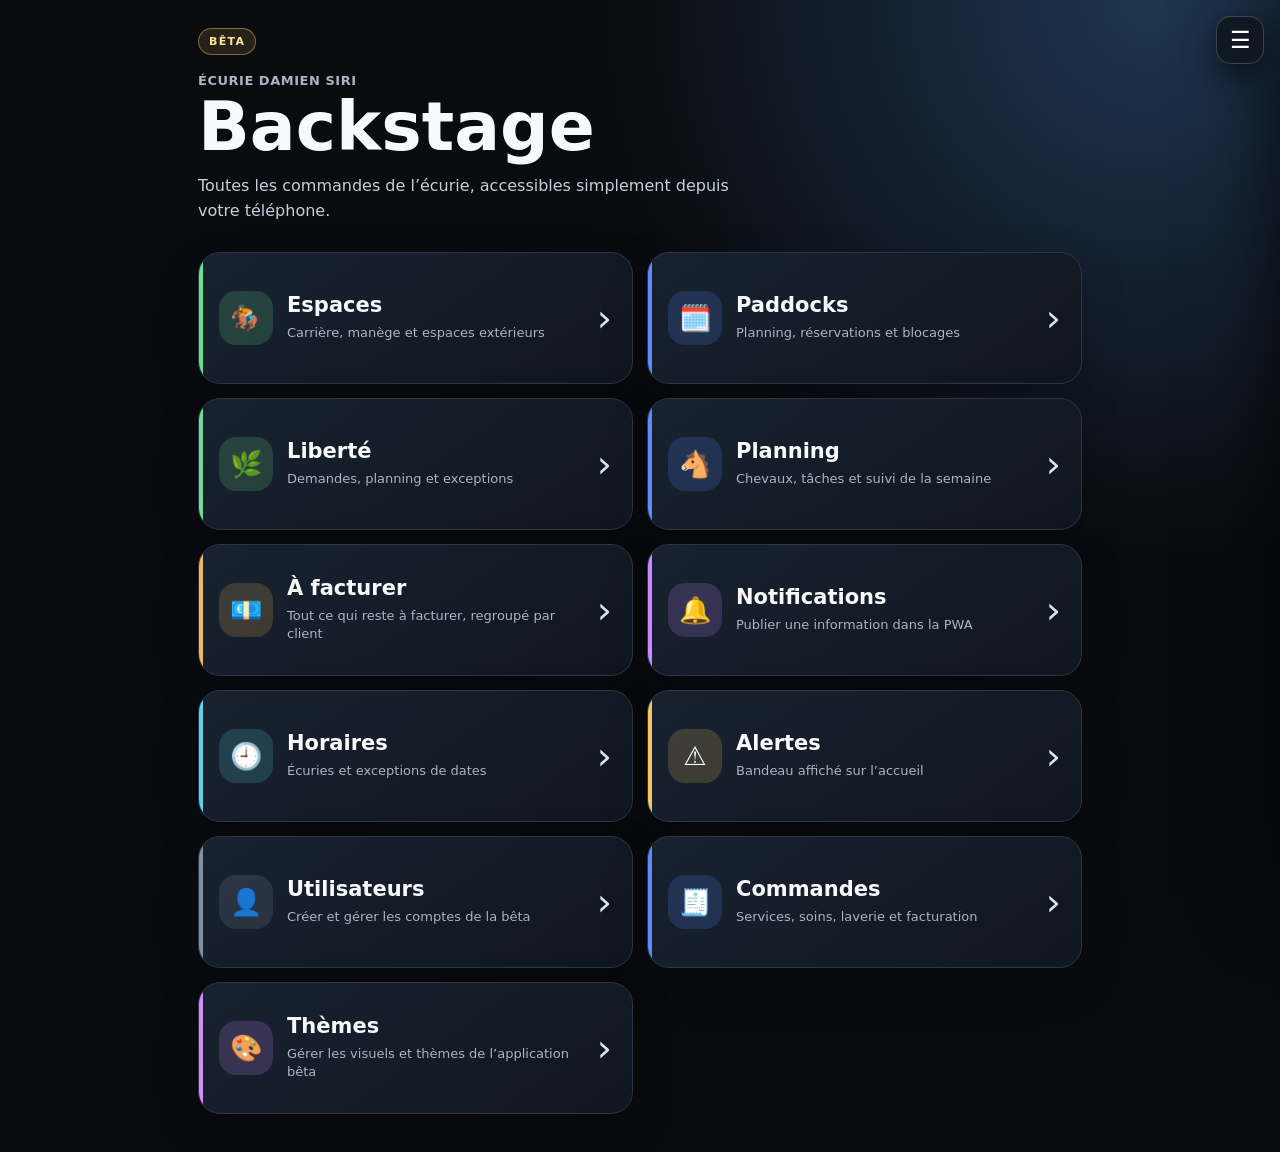
==== index.html @ 4e698f1e "feat: add planning module to beta backstage" ====
<!doctype html>
<html lang="fr">
<head>
  <meta charset="utf-8">
  <meta name="viewport" content="width=device-width,initial-scale=1,maximum-scale=1,user-scalable=no,viewport-fit=cover">
  <meta name="theme-color" content="#090b0f">
  <link rel="manifest" href="manifest.webmanifest">
  <title>Backstage — Bêta</title>
  <link rel="stylesheet" href="assets/css/backstage-shell.css?v=20260716-1">
</head>
<body class="backstage-home">
  <main class="home-shell">
    <header class="home-header">
      <span class="beta-pill">BÊTA</span>
      <p class="eyebrow">Écurie Damien Siri</p>
      <h1>Backstage</h1>
      <p class="home-intro">Toutes les commandes de l’écurie, accessibles simplement depuis votre téléphone.</p>
    </header>

    <section class="module-grid" aria-label="Modules du Backstage">
      <a class="module-card module-spaces" href="administration.html?section=spaces">
        <span class="module-icon" aria-hidden="true">🏇</span>
        <span class="module-copy"><strong>Espaces</strong><small>Carrière, manège et espaces extérieurs</small></span>
        <span class="module-arrow" aria-hidden="true">›</span>
      </a>
      <a class="module-card module-paddocks" href="paddocks.html">
        <span class="module-icon" aria-hidden="true">🗓️</span>
        <span class="module-copy"><strong>Paddocks</strong><small>Planning, réservations et blocages</small></span>
        <span class="module-arrow" aria-hidden="true">›</span>
      </a>
      <a class="module-card module-liberte" href="liberte.html"><span class="module-icon" aria-hidden="true">🌿</span><span class="module-copy"><strong>Liberté</strong><small>Demandes, planning et exceptions</small></span><span class="module-arrow" aria-hidden="true">›</span></a>
      <a class="module-card module-planning" href="planning.html"><span class="module-icon" aria-hidden="true">🐴</span><span class="module-copy"><strong>Planning</strong><small>Chevaux, tâches et suivi de la semaine</small></span><span class="module-arrow" aria-hidden="true">›</span></a>
      <a class="module-card module-billing" href="billing.html"><span class="module-icon" aria-hidden="true">💶</span><span class="module-copy"><strong>À facturer</strong><small>Tout ce qui reste à facturer, regroupé par client</small></span><span class="module-arrow" aria-hidden="true">›</span></a>
      <a class="module-card module-notifications" href="administration.html?section=notifications">
        <span class="module-icon" aria-hidden="true">🔔</span>
        <span class="module-copy"><strong>Notifications</strong><small>Publier une information dans la PWA</small></span>
        <span class="module-arrow" aria-hidden="true">›</span>
      </a>
      <a class="module-card module-hours" href="administration.html?section=general">
        <span class="module-icon" aria-hidden="true">🕘</span>
        <span class="module-copy"><strong>Horaires</strong><small>Écuries et exceptions de dates</small></span>
        <span class="module-arrow" aria-hidden="true">›</span>
      </a>
      <a class="module-card module-alerts" href="administration.html?section=home-alert">
        <span class="module-icon" aria-hidden="true">⚠️</span>
        <span class="module-copy"><strong>Alertes</strong><small>Bandeau affiché sur l’accueil</small></span>
        <span class="module-arrow" aria-hidden="true">›</span>
      </a>
      <a class="module-card module-users" href="users.html">
        <span class="module-icon" aria-hidden="true">👤</span>
        <span class="module-copy"><strong>Utilisateurs</strong><small>Créer et gérer les comptes de la bêta</small></span>
        <span class="module-arrow" aria-hidden="true">›</span>
      </a>
      <a class="module-card module-orders" href="orders.html"><span class="module-icon" aria-hidden="true">🧾</span><span class="module-copy"><strong>Commandes</strong><small>Services, soins, laverie et facturation</small></span><span class="module-arrow" aria-hidden="true">›</span></a>
      <a class="module-card module-themes" href="https://damiensiri.github.io/push2-beta/admin.html"><span class="module-icon" aria-hidden="true">🎨</span><span class="module-copy"><strong>Thèmes</strong><small>Gérer les visuels et thèmes de l’application bêta</small></span><span class="module-arrow" aria-hidden="true">›</span></a>
    </section>
  </main>
  <script src="assets/js/backstage-shell.js?v=20260716-1"></script>
</body>
</html>
---- assets/css/backstage-shell.css ----
:root{
  color-scheme:dark;
  --shell-bg:#090b0f;
  --shell-panel:#111720;
  --shell-panel-soft:#161e29;
  --shell-line:#2b3746;
  --shell-text:#f7f9fc;
  --shell-muted:#a9b5c4;
  --shell-accent:#f5c760;
  font-family:Inter,ui-sans-serif,system-ui,-apple-system,BlinkMacSystemFont,"Segoe UI",sans-serif;
}
*{box-sizing:border-box}
.backstage-home{min-height:100vh;margin:0;background:radial-gradient(circle at 90% 0,#1f3550 0,transparent 34%),var(--shell-bg);color:var(--shell-text)}
.home-shell{width:min(920px,100%);margin:auto;padding:calc(28px + env(safe-area-inset-top)) 18px calc(38px + env(safe-area-inset-bottom))}
.home-header{position:relative;margin-bottom:28px;padding-right:64px}
.beta-pill{display:inline-flex;margin-bottom:18px;padding:6px 10px;border:1px solid #f5c76070;border-radius:999px;background:#f5c76020;color:#ffe59a;font-size:11px;font-weight:900;letter-spacing:.12em}
.eyebrow{margin:0 0 5px;color:var(--shell-muted);font-size:13px;font-weight:750;letter-spacing:.04em;text-transform:uppercase}
.home-header h1{margin:0;font-size:clamp(38px,9vw,68px);line-height:1}
.home-intro{max-width:570px;margin:13px 0 0;color:#c5cfdb;font-size:16px;line-height:1.55}
.module-grid{display:grid;grid-template-columns:repeat(2,minmax(0,1fr));gap:14px}
.module-card{position:relative;display:grid;grid-template-columns:54px minmax(0,1fr) auto;align-items:center;gap:14px;min-height:132px;padding:20px;border:1px solid var(--shell-line);border-radius:22px;background:linear-gradient(145deg,#182230,#10161f);box-shadow:0 18px 45px #00000035;color:var(--shell-text);text-decoration:none;overflow:hidden;transition:transform .15s ease,border-color .15s ease}
.module-card::before{content:"";position:absolute;inset:0 auto 0 0;width:4px;background:var(--card-accent,#5b8dff)}
.module-card:active{transform:scale(.985)}
.module-card:focus-visible{outline:3px solid #8db1ff;outline-offset:3px}
.module-icon{display:grid;place-items:center;width:54px;height:54px;border-radius:17px;background:color-mix(in srgb,var(--card-accent,#5b8dff) 18%,transparent);font-size:26px}
.module-copy{display:grid;gap:7px;min-width:0}
.module-copy strong{font-size:21px}
.module-copy small{color:var(--shell-muted);font-size:13px;line-height:1.4}
.module-arrow{font-size:38px;color:#dce5ef}
.module-spaces{--card-accent:#68e18f}.module-paddocks{--card-accent:#5b8dff}.module-notifications{--card-accent:#c68cff}.module-hours{--card-accent:#5bd4e8}.module-alerts{--card-accent:#f5c760}.module-users{--card-accent:#8490a0}
.module-liberte{--card-accent:#74dc92}.module-billing{--card-accent:#f0b85b}.module-themes{--card-accent:#d68cff}
.module-card.is-disabled{opacity:.62}
.coming-soon{padding:5px 8px;border-radius:999px;background:#ffffff10;color:#cbd3df;font-size:10px;font-weight:800;white-space:nowrap}

.backstage-menu-button{position:fixed;z-index:1001;top:calc(16px + env(safe-area-inset-top));right:16px;display:grid;place-items:center;width:48px;height:48px;min-height:48px;padding:0;border:1px solid #ffffff32;border-radius:15px;background:#111720ed;color:#fff;box-shadow:0 12px 30px #0008;font-size:23px;cursor:pointer}
.backstage-menu-overlay{position:fixed;z-index:999;inset:0;background:#02060bb8;backdrop-filter:blur(6px);opacity:0;pointer-events:none;transition:opacity .2s ease}
.backstage-menu{position:fixed;z-index:1000;top:0;right:0;width:min(330px,88vw);height:100dvh;padding:calc(82px + env(safe-area-inset-top)) 18px calc(24px + env(safe-area-inset-bottom));border-left:1px solid #ffffff25;background:#0d141ded;box-shadow:-28px 0 70px #0009;transform:translateX(105%);transition:transform .22s ease;overflow-y:auto}
.backstage-menu.is-open{transform:translateX(0)}
.backstage-menu-overlay.is-open{opacity:1;pointer-events:auto}
.backstage-menu-title{margin:0 0 16px;color:#9eacbd;font-size:11px;font-weight:850;letter-spacing:.13em;text-transform:uppercase}
.backstage-menu nav{display:grid;gap:8px}
.backstage-menu a{display:flex;align-items:center;gap:12px;min-height:50px;padding:12px 14px;border:1px solid transparent;border-radius:14px;color:#eef4fa;text-decoration:none;font-weight:750}
.backstage-menu a:hover,.backstage-menu a.is-current{border-color:#ffffff22;background:#ffffff0d}
.backstage-menu a.is-disabled{opacity:.45;pointer-events:none}
body.menu-open{overflow:hidden}

@media(max-width:620px){
  .module-grid{grid-template-columns:1fr}
  .module-card{min-height:112px;padding:16px}
  .home-intro{font-size:15px}
}
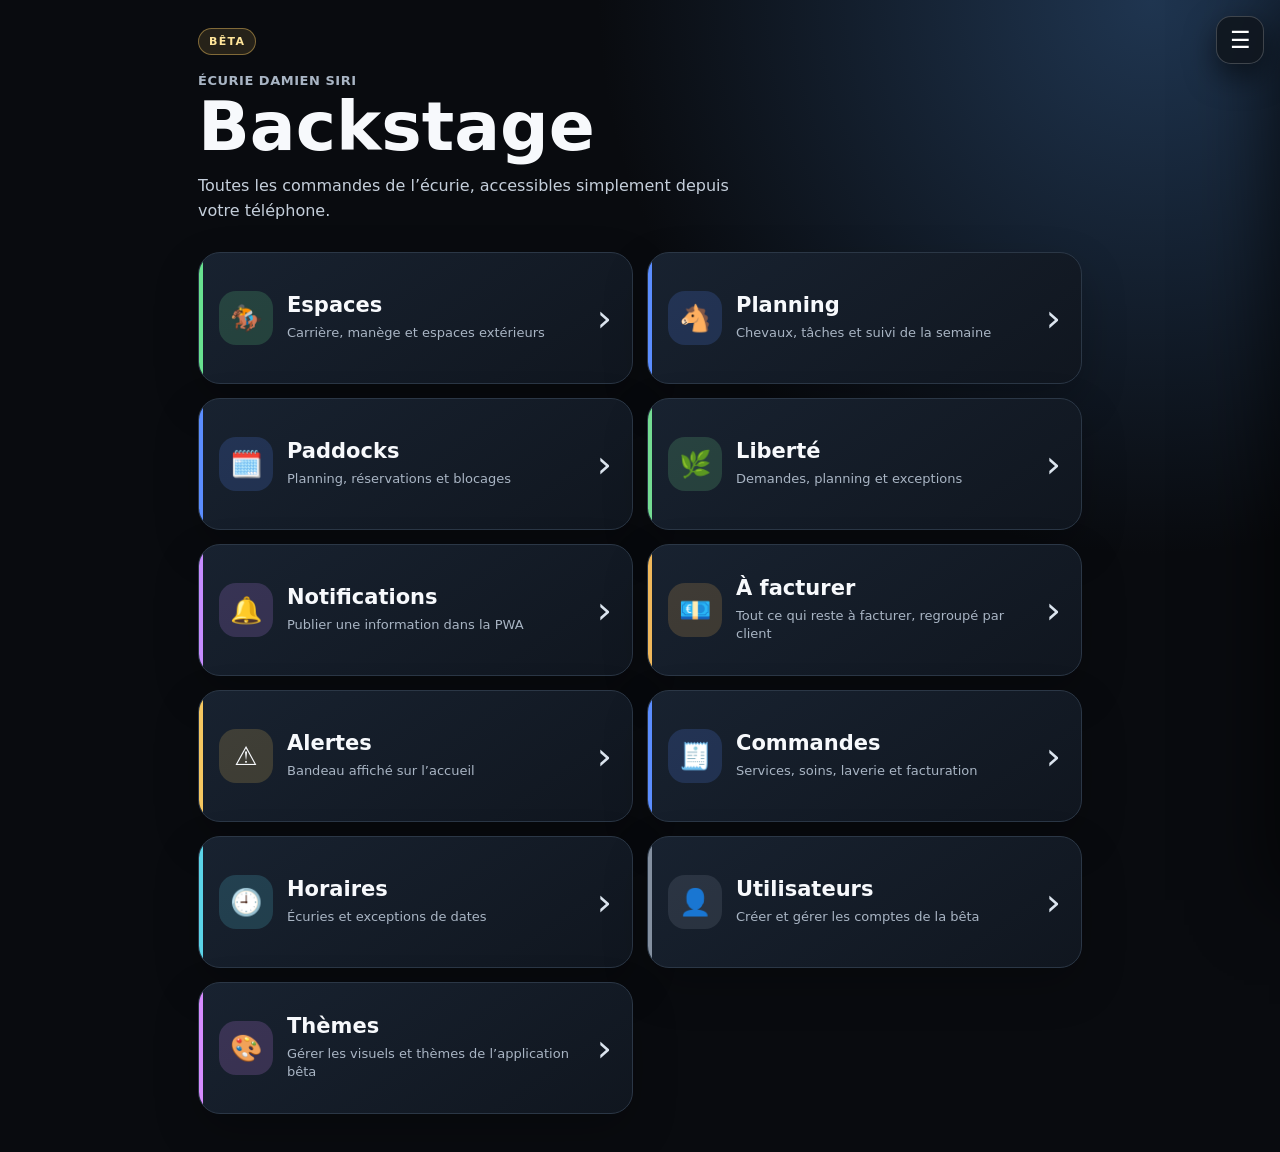
==== commit 64917095: "Réorganise la navigation Backstage bêta" ====
--- a/index.html
+++ b/index.html
@@ -23,27 +23,28 @@
         <span class="module-copy"><strong>Espaces</strong><small>Carrière, manège et espaces extérieurs</small></span>
         <span class="module-arrow" aria-hidden="true">›</span>
       </a>
+      <a class="module-card module-planning" href="planning.html"><span class="module-icon" aria-hidden="true">🐴</span><span class="module-copy"><strong>Planning</strong><small>Chevaux, tâches et suivi de la semaine</small></span><span class="module-arrow" aria-hidden="true">›</span></a>
       <a class="module-card module-paddocks" href="paddocks.html">
         <span class="module-icon" aria-hidden="true">🗓️</span>
         <span class="module-copy"><strong>Paddocks</strong><small>Planning, réservations et blocages</small></span>
         <span class="module-arrow" aria-hidden="true">›</span>
       </a>
       <a class="module-card module-liberte" href="liberte.html"><span class="module-icon" aria-hidden="true">🌿</span><span class="module-copy"><strong>Liberté</strong><small>Demandes, planning et exceptions</small></span><span class="module-arrow" aria-hidden="true">›</span></a>
-      <a class="module-card module-planning" href="planning.html"><span class="module-icon" aria-hidden="true">🐴</span><span class="module-copy"><strong>Planning</strong><small>Chevaux, tâches et suivi de la semaine</small></span><span class="module-arrow" aria-hidden="true">›</span></a>
-      <a class="module-card module-billing" href="billing.html"><span class="module-icon" aria-hidden="true">💶</span><span class="module-copy"><strong>À facturer</strong><small>Tout ce qui reste à facturer, regroupé par client</small></span><span class="module-arrow" aria-hidden="true">›</span></a>
       <a class="module-card module-notifications" href="administration.html?section=notifications">
         <span class="module-icon" aria-hidden="true">🔔</span>
         <span class="module-copy"><strong>Notifications</strong><small>Publier une information dans la PWA</small></span>
         <span class="module-arrow" aria-hidden="true">›</span>
       </a>
+      <a class="module-card module-billing" href="billing.html"><span class="module-icon" aria-hidden="true">💶</span><span class="module-copy"><strong>À facturer</strong><small>Tout ce qui reste à facturer, regroupé par client</small></span><span class="module-arrow" aria-hidden="true">›</span></a>
+      <a class="module-card module-alerts" href="administration.html?section=home-alert">
+        <span class="module-icon" aria-hidden="true">⚠️</span>
+        <span class="module-copy"><strong>Alertes</strong><small>Bandeau affiché sur l’accueil</small></span>
+        <span class="module-arrow" aria-hidden="true">›</span>
+      </a>
+      <a class="module-card module-orders" href="orders.html"><span class="module-icon" aria-hidden="true">🧾</span><span class="module-copy"><strong>Commandes</strong><small>Services, soins, laverie et facturation</small></span><span class="module-arrow" aria-hidden="true">›</span></a>
       <a class="module-card module-hours" href="administration.html?section=general">
         <span class="module-icon" aria-hidden="true">🕘</span>
         <span class="module-copy"><strong>Horaires</strong><small>Écuries et exceptions de dates</small></span>
-        <span class="module-arrow" aria-hidden="true">›</span>
-      </a>
-      <a class="module-card module-alerts" href="administration.html?section=home-alert">
-        <span class="module-icon" aria-hidden="true">⚠️</span>
-        <span class="module-copy"><strong>Alertes</strong><small>Bandeau affiché sur l’accueil</small></span>
         <span class="module-arrow" aria-hidden="true">›</span>
       </a>
       <a class="module-card module-users" href="users.html">
@@ -51,10 +52,9 @@
         <span class="module-copy"><strong>Utilisateurs</strong><small>Créer et gérer les comptes de la bêta</small></span>
         <span class="module-arrow" aria-hidden="true">›</span>
       </a>
-      <a class="module-card module-orders" href="orders.html"><span class="module-icon" aria-hidden="true">🧾</span><span class="module-copy"><strong>Commandes</strong><small>Services, soins, laverie et facturation</small></span><span class="module-arrow" aria-hidden="true">›</span></a>
       <a class="module-card module-themes" href="https://damiensiri.github.io/push2-beta/admin.html"><span class="module-icon" aria-hidden="true">🎨</span><span class="module-copy"><strong>Thèmes</strong><small>Gérer les visuels et thèmes de l’application bêta</small></span><span class="module-arrow" aria-hidden="true">›</span></a>
     </section>
   </main>
-  <script src="assets/js/backstage-shell.js?v=20260716-1"></script>
+  <script src="assets/js/backstage-shell.js?v=20260719-2"></script>
 </body>
 </html>
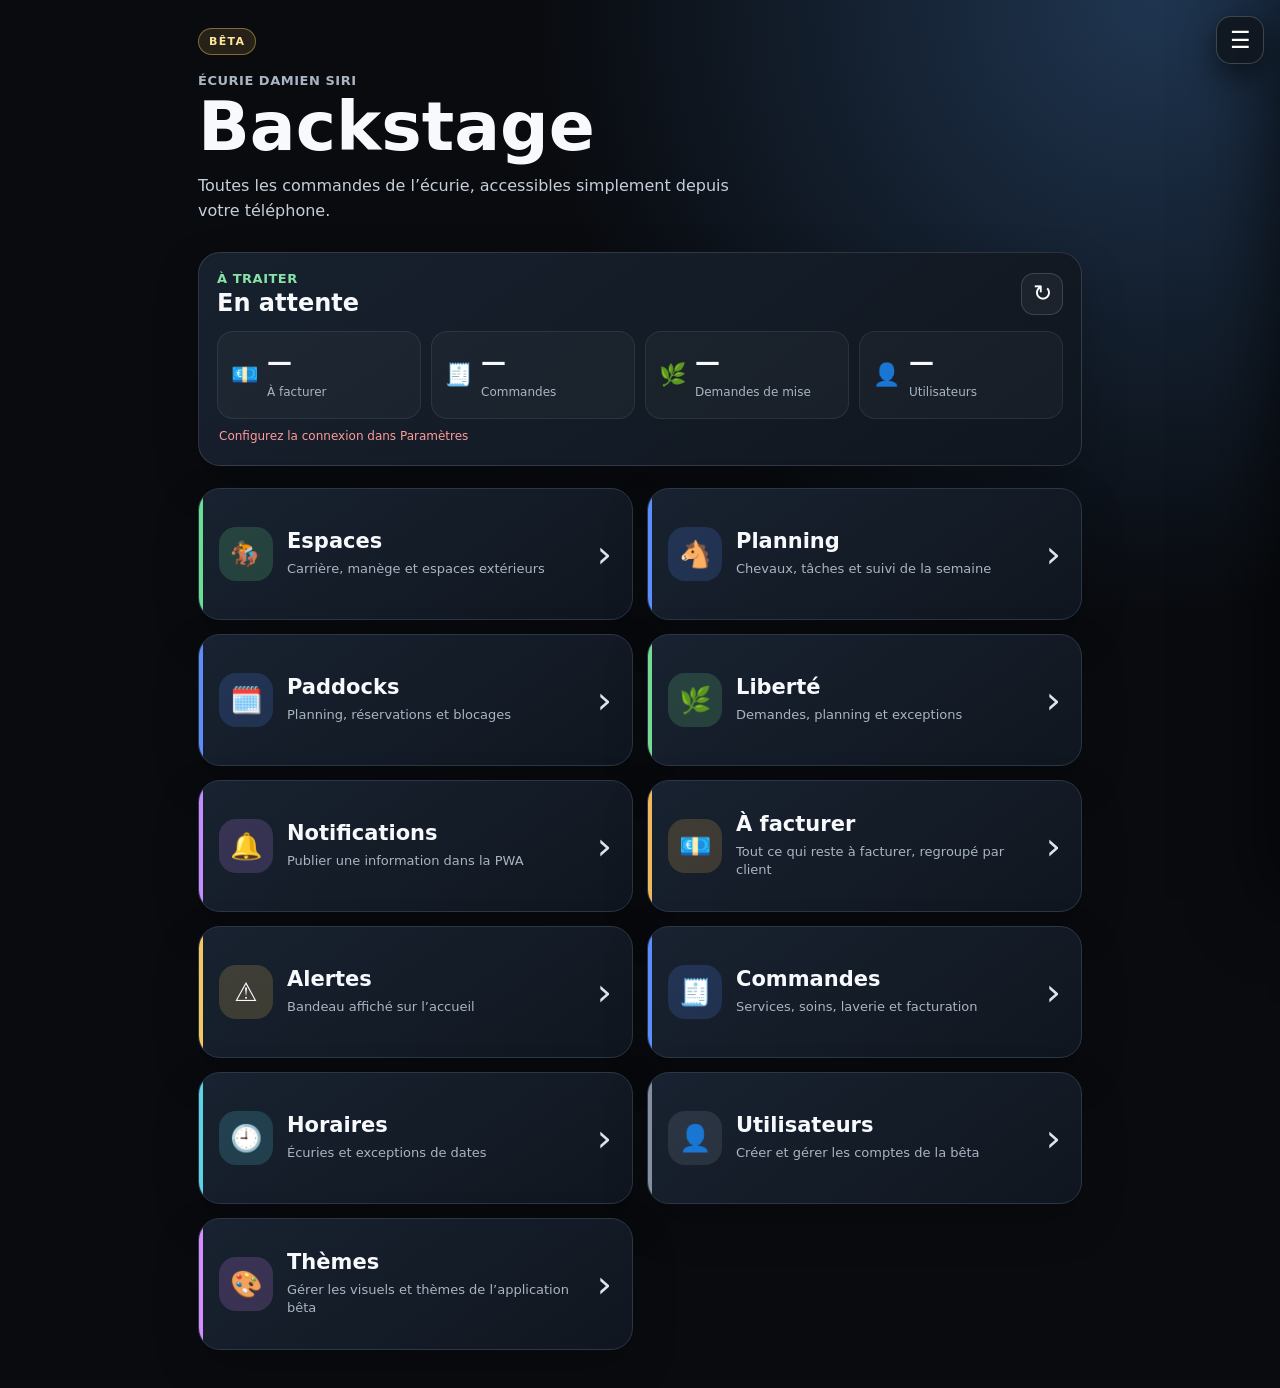
==== commit d2434a2b: "Ajoute le récapitulatif des actions en attente" ====
--- a/index.html
+++ b/index.html
@@ -6,7 +6,7 @@
   <meta name="theme-color" content="#090b0f">
   <link rel="manifest" href="manifest.webmanifest">
   <title>Backstage — Bêta</title>
-  <link rel="stylesheet" href="assets/css/backstage-shell.css?v=20260716-1">
+  <link rel="stylesheet" href="assets/css/backstage-shell.css?v=20260719-3">
 </head>
 <body class="backstage-home">
   <main class="home-shell">
@@ -16,6 +16,20 @@
       <h1>Backstage</h1>
       <p class="home-intro">Toutes les commandes de l’écurie, accessibles simplement depuis votre téléphone.</p>
     </header>
+
+    <section class="home-summary" aria-labelledby="summaryTitle">
+      <div class="home-summary-heading">
+        <div><p class="eyebrow">À traiter</p><h2 id="summaryTitle">En attente</h2></div>
+        <button id="summaryRefresh" type="button" aria-label="Actualiser le récapitulatif">↻</button>
+      </div>
+      <div class="home-summary-grid">
+        <a href="billing.html"><span aria-hidden="true">💶</span><strong id="summaryBilling">—</strong><small>À facturer</small></a>
+        <a href="orders.html"><span aria-hidden="true">🧾</span><strong id="summaryOrders">—</strong><small>Commandes</small></a>
+        <a href="liberte.html"><span aria-hidden="true">🌿</span><strong id="summaryRequests">—</strong><small>Demandes de mise</small></a>
+        <a href="users.html"><span aria-hidden="true">👤</span><strong id="summaryUsers">—</strong><small>Utilisateurs</small></a>
+      </div>
+      <p id="summaryStatus" class="home-summary-status" role="status">Chargement…</p>
+    </section>
 
     <section class="module-grid" aria-label="Modules du Backstage">
       <a class="module-card module-spaces" href="administration.html?section=spaces">
@@ -55,6 +69,7 @@
       <a class="module-card module-themes" href="https://damiensiri.github.io/push2-beta/admin.html"><span class="module-icon" aria-hidden="true">🎨</span><span class="module-copy"><strong>Thèmes</strong><small>Gérer les visuels et thèmes de l’application bêta</small></span><span class="module-arrow" aria-hidden="true">›</span></a>
     </section>
   </main>
+  <script src="assets/js/home-summary.js?v=20260719-1"></script>
   <script src="assets/js/backstage-shell.js?v=20260719-2"></script>
 </body>
 </html>
--- a/assets/css/backstage-shell.css
+++ b/assets/css/backstage-shell.css
@@ -17,6 +17,21 @@
 .eyebrow{margin:0 0 5px;color:var(--shell-muted);font-size:13px;font-weight:750;letter-spacing:.04em;text-transform:uppercase}
 .home-header h1{margin:0;font-size:clamp(38px,9vw,68px);line-height:1}
 .home-intro{max-width:570px;margin:13px 0 0;color:#c5cfdb;font-size:16px;line-height:1.55}
+.home-summary{margin:0 0 22px;padding:18px;border:1px solid #ffffff20;border-radius:22px;background:linear-gradient(145deg,#17212e,#10161f);box-shadow:0 18px 45px #00000035}
+.home-summary-heading{display:flex;align-items:center;justify-content:space-between;gap:16px;margin-bottom:14px}
+.home-summary-heading .eyebrow{margin-bottom:3px;color:#87e2a5}
+.home-summary-heading h2{margin:0;font-size:24px}
+.home-summary-heading button{width:42px;height:42px;border:1px solid #ffffff26;border-radius:13px;background:#ffffff0c;color:#fff;font-size:23px;cursor:pointer}
+.home-summary-heading button:disabled{opacity:.55}
+.home-summary-grid{display:grid;grid-template-columns:repeat(4,minmax(0,1fr));gap:10px}
+.home-summary-grid a{display:grid;grid-template-columns:auto 1fr;align-items:center;gap:2px 9px;min-height:88px;padding:13px;border:1px solid #ffffff14;border-radius:16px;background:#ffffff08;color:var(--shell-text);text-decoration:none}
+.home-summary-grid a>span{grid-row:1/3;font-size:22px}
+.home-summary-grid strong{font-size:25px;line-height:1}
+.home-summary-grid small{color:var(--shell-muted);font-size:12px;line-height:1.25}
+.home-summary-grid a.has-items{border-color:#f5c76066;background:#f5c7600c}
+.home-summary-grid a.has-items strong{color:#ffe08a}
+.home-summary-status{min-height:18px;margin:10px 2px 0;color:var(--shell-muted);font-size:12px}
+.home-summary-status.error{color:#ff9b9b}
 .module-grid{display:grid;grid-template-columns:repeat(2,minmax(0,1fr));gap:14px}
 .module-card{position:relative;display:grid;grid-template-columns:54px minmax(0,1fr) auto;align-items:center;gap:14px;min-height:132px;padding:20px;border:1px solid var(--shell-line);border-radius:22px;background:linear-gradient(145deg,#182230,#10161f);box-shadow:0 18px 45px #00000035;color:var(--shell-text);text-decoration:none;overflow:hidden;transition:transform .15s ease,border-color .15s ease}
 .module-card::before{content:"";position:absolute;inset:0 auto 0 0;width:4px;background:var(--card-accent,#5b8dff)}
@@ -45,6 +60,7 @@
 body.menu-open{overflow:hidden}
 
 @media(max-width:620px){
+  .home-summary-grid{grid-template-columns:repeat(2,minmax(0,1fr))}
   .module-grid{grid-template-columns:1fr}
   .module-card{min-height:112px;padding:16px}
   .home-intro{font-size:15px}
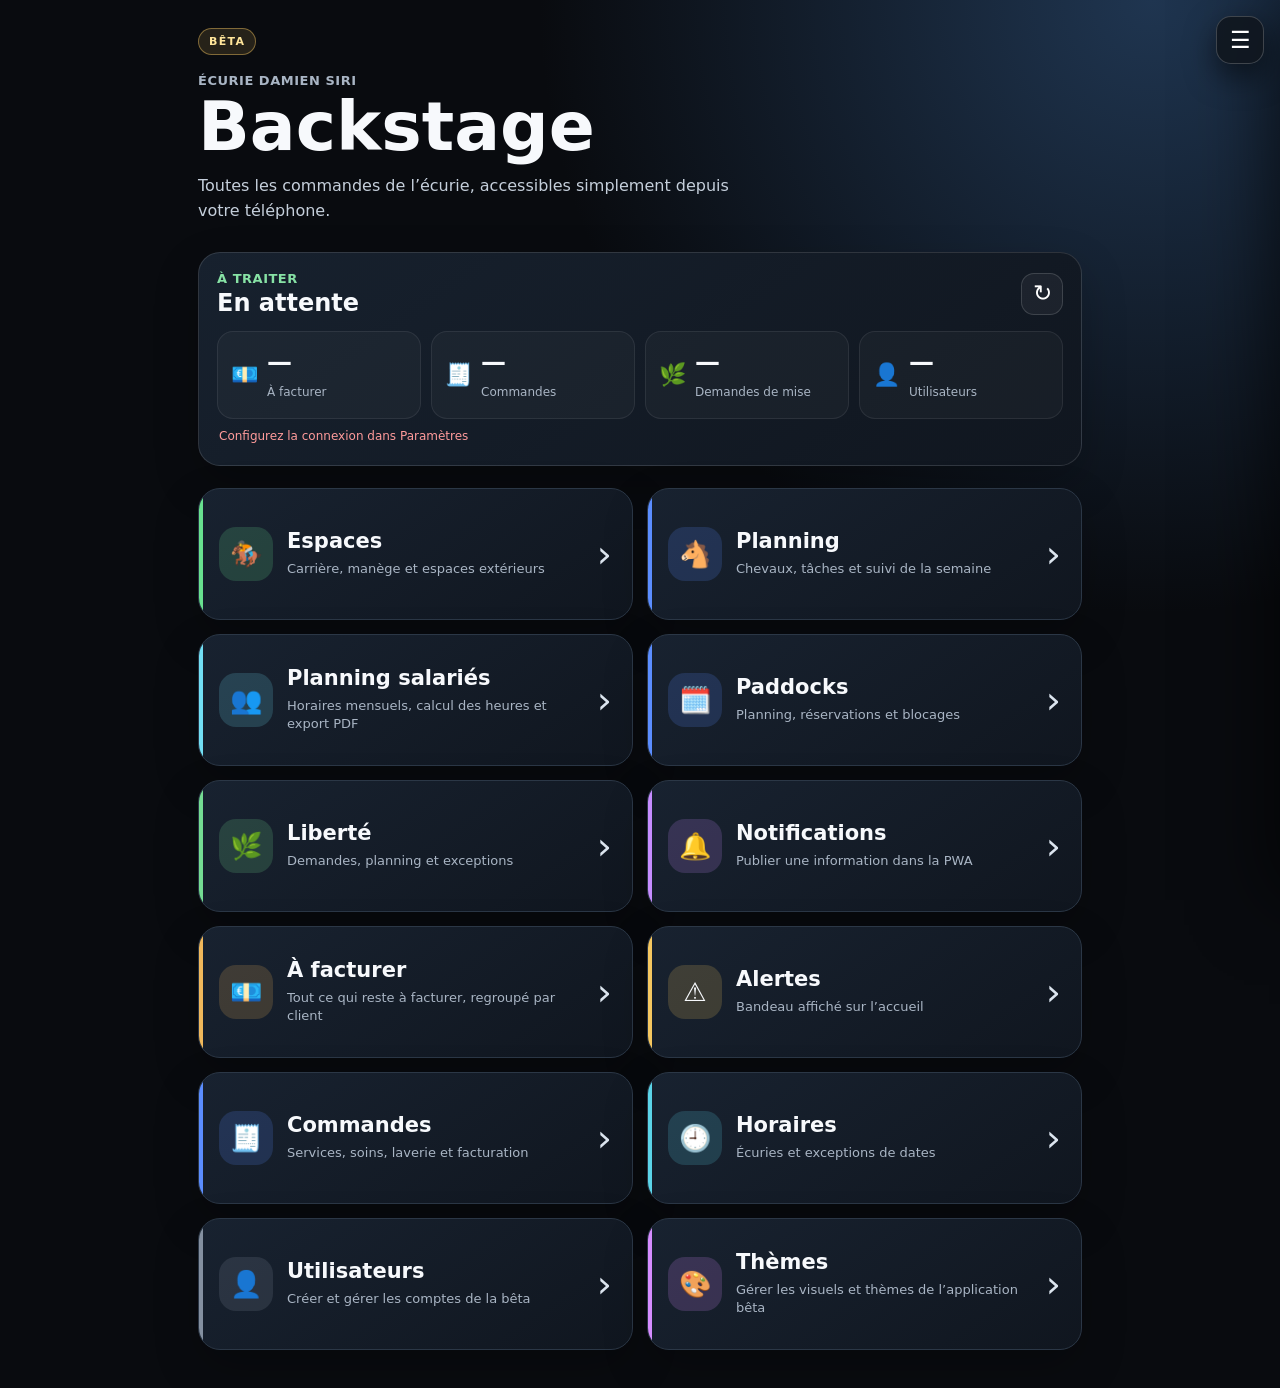
==== commit 14d53b9a: "Ajoute le planning mensuel des salariés" ====
--- a/index.html
+++ b/index.html
@@ -38,6 +38,7 @@
         <span class="module-arrow" aria-hidden="true">›</span>
       </a>
       <a class="module-card module-planning" href="planning.html"><span class="module-icon" aria-hidden="true">🐴</span><span class="module-copy"><strong>Planning</strong><small>Chevaux, tâches et suivi de la semaine</small></span><span class="module-arrow" aria-hidden="true">›</span></a>
+      <a class="module-card module-staff" href="staff.html"><span class="module-icon" aria-hidden="true">👥</span><span class="module-copy"><strong>Planning salariés</strong><small>Horaires mensuels, calcul des heures et export PDF</small></span><span class="module-arrow" aria-hidden="true">›</span></a>
       <a class="module-card module-paddocks" href="paddocks.html">
         <span class="module-icon" aria-hidden="true">🗓️</span>
         <span class="module-copy"><strong>Paddocks</strong><small>Planning, réservations et blocages</small></span>
--- a/assets/css/backstage-shell.css
+++ b/assets/css/backstage-shell.css
@@ -44,6 +44,7 @@
 .module-arrow{font-size:38px;color:#dce5ef}
 .module-spaces{--card-accent:#68e18f}.module-paddocks{--card-accent:#5b8dff}.module-notifications{--card-accent:#c68cff}.module-hours{--card-accent:#5bd4e8}.module-alerts{--card-accent:#f5c760}.module-users{--card-accent:#8490a0}
 .module-liberte{--card-accent:#74dc92}.module-billing{--card-accent:#f0b85b}.module-themes{--card-accent:#d68cff}
+.module-staff{--card-accent:#72dff4}
 .module-card.is-disabled{opacity:.62}
 .coming-soon{padding:5px 8px;border-radius:999px;background:#ffffff10;color:#cbd3df;font-size:10px;font-weight:800;white-space:nowrap}
 
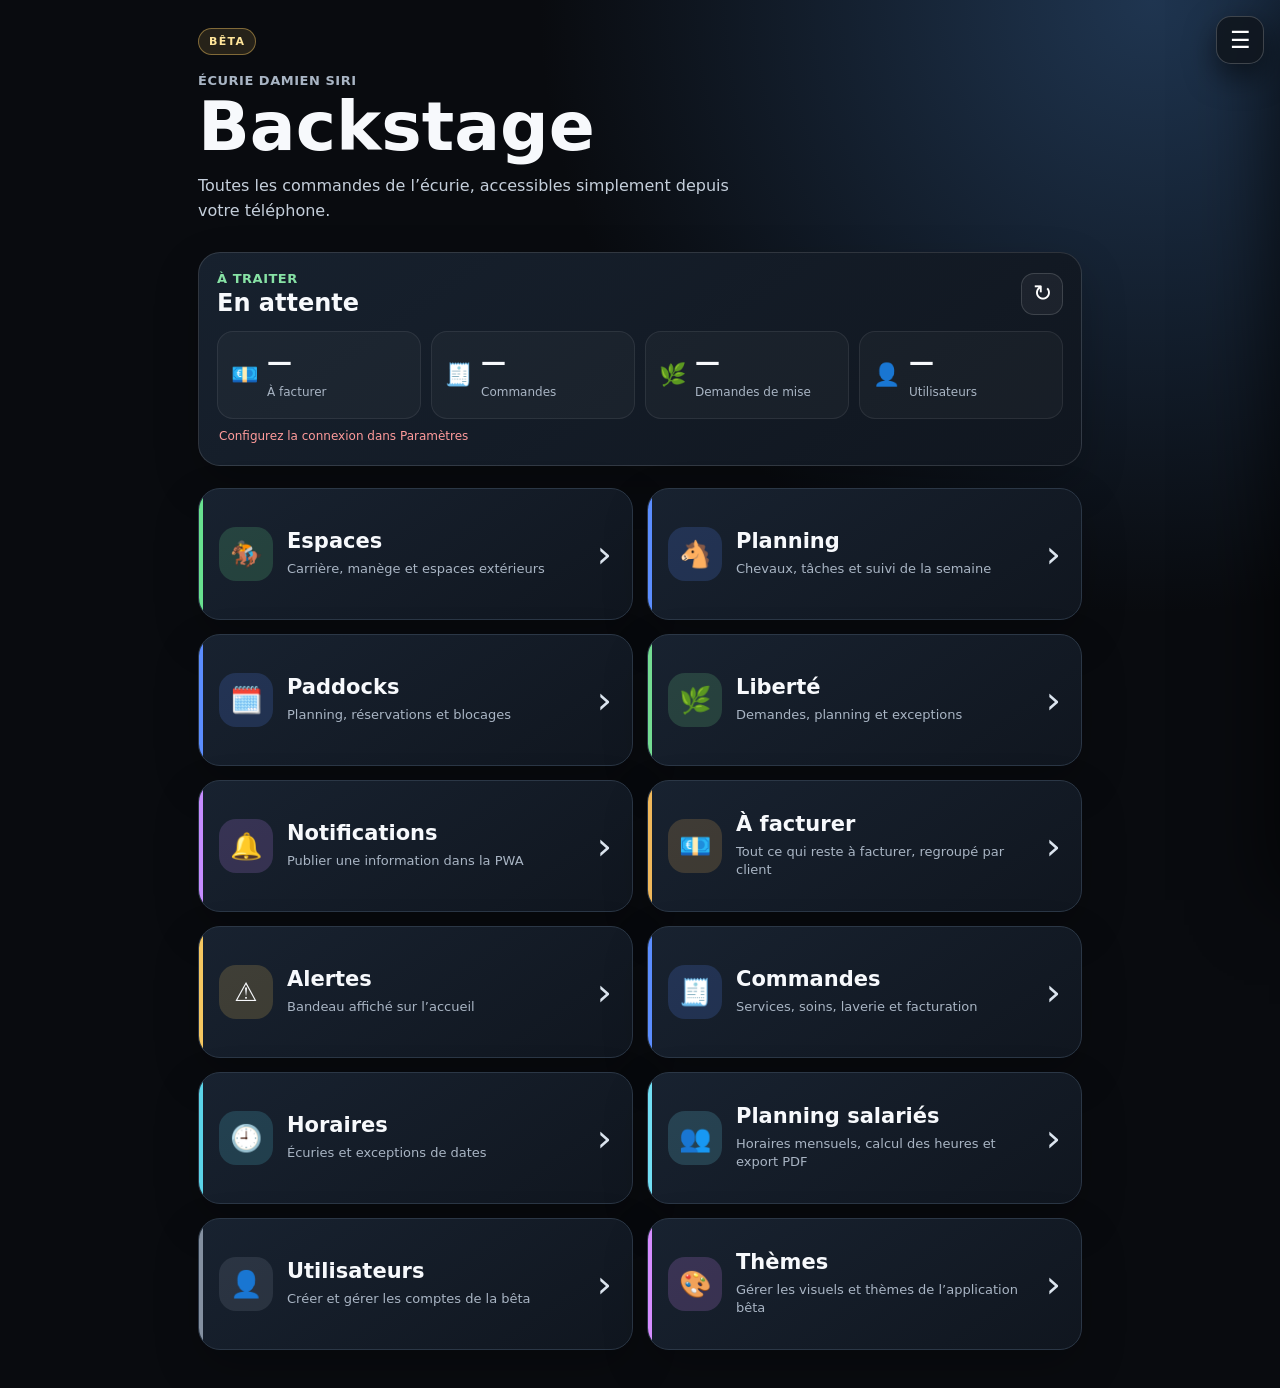
==== commit c056a54c: "Replace le planning salaries dans la navigation" ====
--- a/index.html
+++ b/index.html
@@ -38,7 +38,6 @@
         <span class="module-arrow" aria-hidden="true">›</span>
       </a>
       <a class="module-card module-planning" href="planning.html"><span class="module-icon" aria-hidden="true">🐴</span><span class="module-copy"><strong>Planning</strong><small>Chevaux, tâches et suivi de la semaine</small></span><span class="module-arrow" aria-hidden="true">›</span></a>
-      <a class="module-card module-staff" href="staff.html"><span class="module-icon" aria-hidden="true">👥</span><span class="module-copy"><strong>Planning salariés</strong><small>Horaires mensuels, calcul des heures et export PDF</small></span><span class="module-arrow" aria-hidden="true">›</span></a>
       <a class="module-card module-paddocks" href="paddocks.html">
         <span class="module-icon" aria-hidden="true">🗓️</span>
         <span class="module-copy"><strong>Paddocks</strong><small>Planning, réservations et blocages</small></span>
@@ -62,6 +61,7 @@
         <span class="module-copy"><strong>Horaires</strong><small>Écuries et exceptions de dates</small></span>
         <span class="module-arrow" aria-hidden="true">›</span>
       </a>
+      <a class="module-card module-staff" href="staff.html"><span class="module-icon" aria-hidden="true">👥</span><span class="module-copy"><strong>Planning salariés</strong><small>Horaires mensuels, calcul des heures et export PDF</small></span><span class="module-arrow" aria-hidden="true">›</span></a>
       <a class="module-card module-users" href="users.html">
         <span class="module-icon" aria-hidden="true">👤</span>
         <span class="module-copy"><strong>Utilisateurs</strong><small>Créer et gérer les comptes de la bêta</small></span>
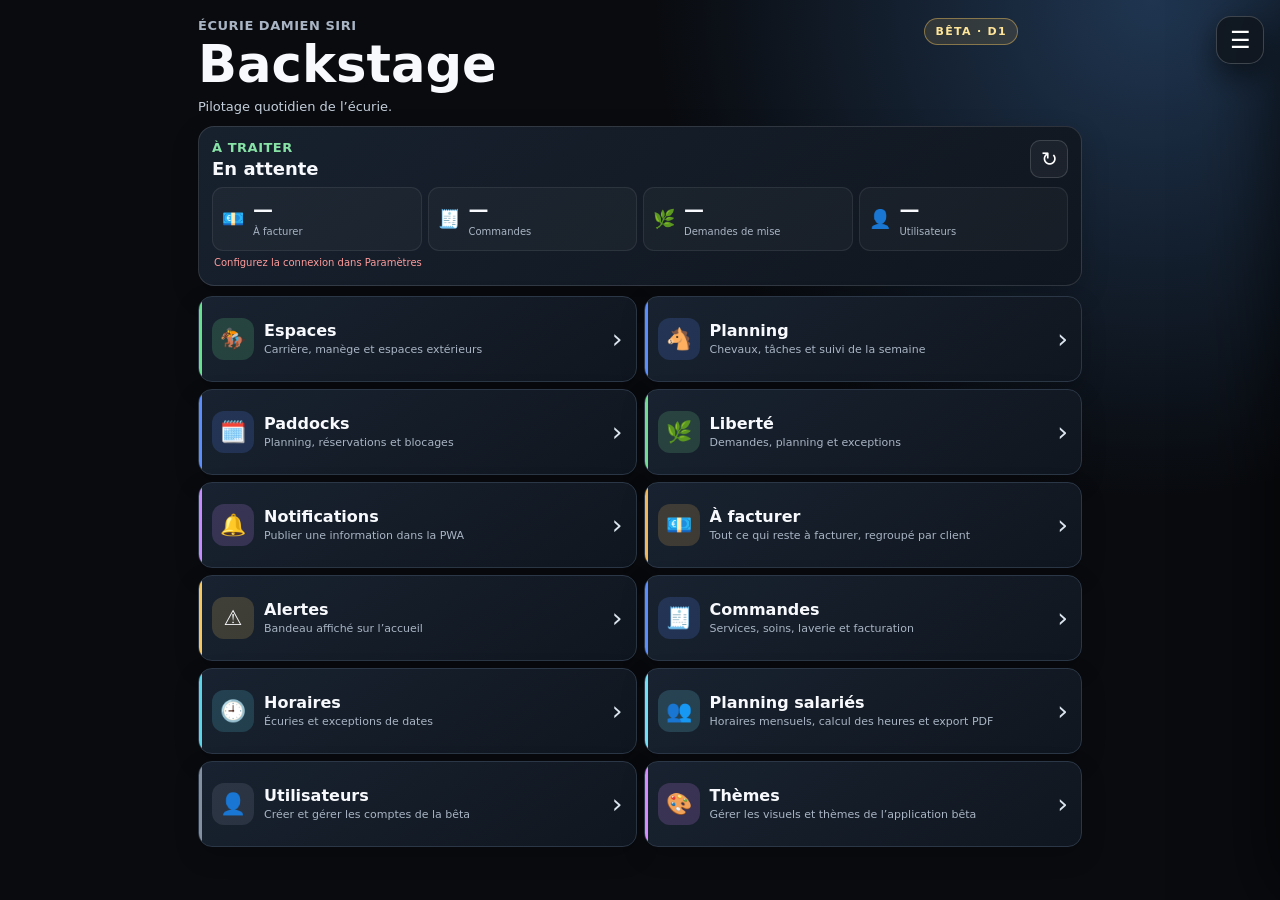
==== commit 25343925: "Compact beta backstage home" ====
--- a/index.html
+++ b/index.html
@@ -6,15 +6,19 @@
   <meta name="theme-color" content="#090b0f">
   <link rel="manifest" href="manifest.webmanifest">
   <title>Backstage — Bêta</title>
-  <link rel="stylesheet" href="assets/css/backstage-shell.css?v=20260719-3">
+  <link rel="stylesheet" href="assets/css/backstage-shell.css?v=20260728-1">
 </head>
 <body class="backstage-home">
   <main class="home-shell">
     <header class="home-header">
-      <span class="beta-pill">BÊTA</span>
-      <p class="eyebrow">Écurie Damien Siri</p>
-      <h1>Backstage</h1>
-      <p class="home-intro">Toutes les commandes de l’écurie, accessibles simplement depuis votre téléphone.</p>
+      <div class="home-title-row">
+        <div>
+          <p class="eyebrow">Écurie Damien Siri</p>
+          <h1>Backstage</h1>
+        </div>
+        <span class="beta-pill">BÊTA · D1</span>
+      </div>
+      <p class="home-intro">Pilotage quotidien de l’écurie.</p>
     </header>
 
     <section class="home-summary" aria-labelledby="summaryTitle">
--- a/assets/css/backstage-shell.css
+++ b/assets/css/backstage-shell.css
@@ -66,3 +66,37 @@
   .module-card{min-height:112px;padding:16px}
   .home-intro{font-size:15px}
 }
+
+/* Pilote UX accueil 2026-07-28 : densité "logiciel métier". */
+.backstage-home .home-shell{padding-top:calc(18px + env(safe-area-inset-top))}
+.backstage-home .home-header{margin-bottom:10px}
+.backstage-home .home-title-row{display:flex;align-items:flex-start;justify-content:space-between;gap:18px}
+.backstage-home .home-title-row h1{font-size:clamp(2rem,5vw,3.2rem);line-height:1.05}
+.backstage-home .home-title-row .beta-pill{flex:0 0 auto;margin:0}
+.backstage-home .home-intro{margin-top:6px;font-size:13px;line-height:1.4}
+.backstage-home .home-summary{margin-bottom:10px;padding:13px;border-radius:16px;box-shadow:0 10px 28px #0003}
+.backstage-home .home-summary-heading{margin-bottom:8px}
+.backstage-home .home-summary-heading h2{font-size:18px}
+.backstage-home .home-summary-heading button{width:38px;height:38px;border-radius:10px;font-size:20px}
+.backstage-home .home-summary-grid{gap:6px}
+.backstage-home .home-summary-grid a{min-height:64px;padding:9px;border-radius:11px}
+.backstage-home .home-summary-grid a>span{font-size:18px}
+.backstage-home .home-summary-grid strong{font-size:20px}
+.backstage-home .home-summary-grid small{font-size:10px}
+.backstage-home .home-summary-status{min-height:15px;margin-top:6px;font-size:10px}
+.backstage-home .module-grid{gap:7px}
+.backstage-home .module-card{grid-template-columns:42px minmax(0,1fr) auto;gap:10px;min-height:86px;padding:11px 13px;border-radius:14px;box-shadow:0 9px 24px #0003}
+.backstage-home .module-card::before{width:3px}
+.backstage-home .module-icon{width:42px;height:42px;border-radius:12px;font-size:21px}
+.backstage-home .module-copy{gap:3px}
+.backstage-home .module-copy strong{font-size:16px}
+.backstage-home .module-copy small{font-size:11px;line-height:1.3}
+.backstage-home .module-arrow{font-size:27px}
+@media(max-width:620px){
+  .backstage-home .home-shell{padding-inline:11px}
+  .backstage-home .home-header{padding-right:58px}
+  .backstage-home .home-title-row{display:block}
+  .backstage-home .home-title-row .beta-pill{position:absolute;top:0;right:64px}
+  .backstage-home .home-summary{padding:11px}
+  .backstage-home .module-card{min-height:76px;padding:9px 11px}
+}
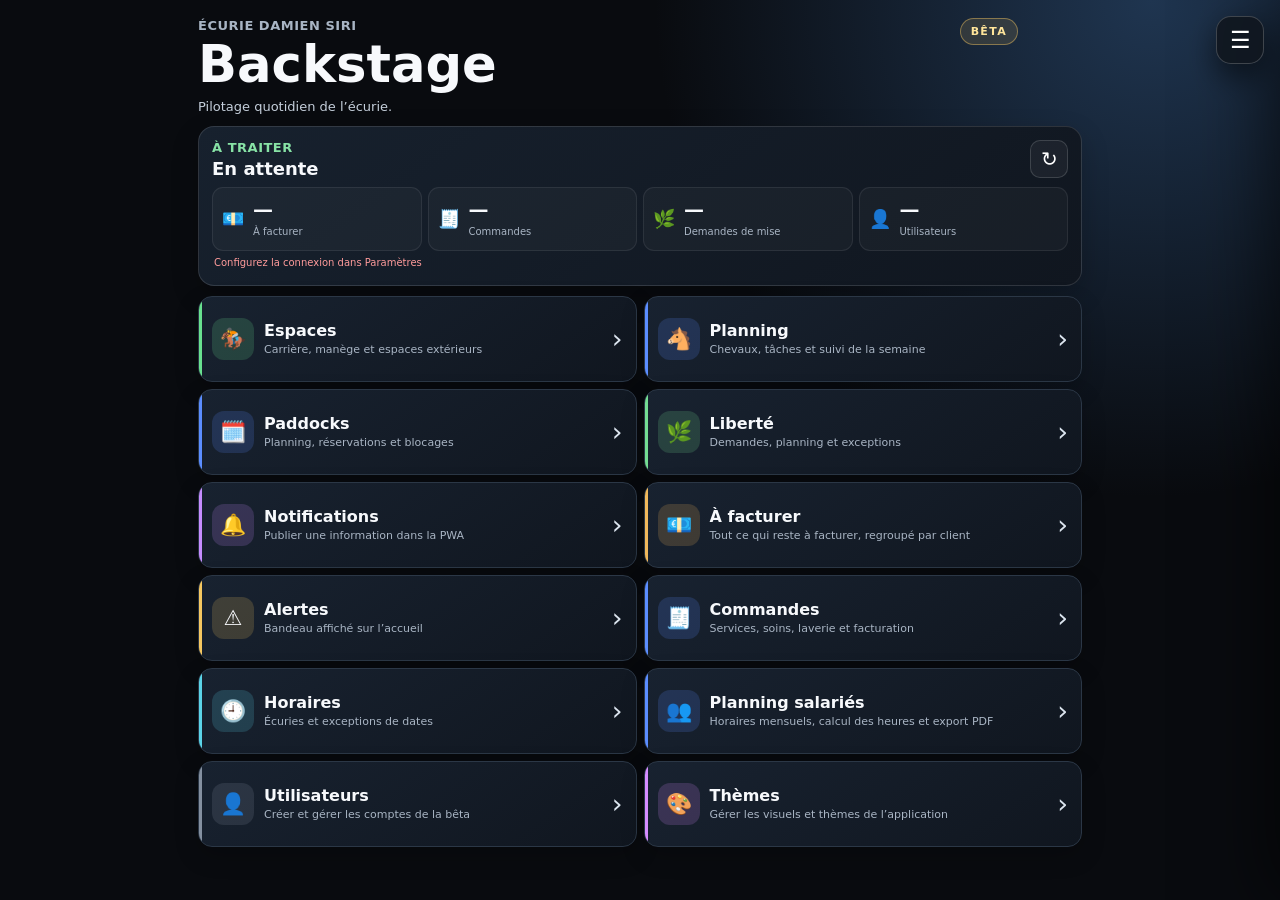
==== commit 3d4f945b: "Align beta behavior with production baseline" ====
--- a/index.html
+++ b/index.html
@@ -6,7 +6,7 @@
   <meta name="theme-color" content="#090b0f">
   <link rel="manifest" href="manifest.webmanifest">
   <title>Backstage — Bêta</title>
-  <link rel="stylesheet" href="assets/css/backstage-shell.css?v=20260728-1">
+  <link rel="stylesheet" href="assets/css/backstage-shell.css?v=20260831-1">
 </head>
 <body class="backstage-home">
   <main class="home-shell">
@@ -16,7 +16,7 @@
           <p class="eyebrow">Écurie Damien Siri</p>
           <h1>Backstage</h1>
         </div>
-        <span class="beta-pill">BÊTA · D1</span>
+        <span class="beta-pill">BÊTA</span>
       </div>
       <p class="home-intro">Pilotage quotidien de l’écurie.</p>
     </header>
@@ -71,10 +71,10 @@
         <span class="module-copy"><strong>Utilisateurs</strong><small>Créer et gérer les comptes de la bêta</small></span>
         <span class="module-arrow" aria-hidden="true">›</span>
       </a>
-      <a class="module-card module-themes" href="https://damiensiri.github.io/push2-beta/admin.html"><span class="module-icon" aria-hidden="true">🎨</span><span class="module-copy"><strong>Thèmes</strong><small>Gérer les visuels et thèmes de l’application bêta</small></span><span class="module-arrow" aria-hidden="true">›</span></a>
+      <a class="module-card module-themes" href="themes.html"><span class="module-icon" aria-hidden="true">🎨</span><span class="module-copy"><strong>Thèmes</strong><small>Gérer les visuels et thèmes de l’application</small></span><span class="module-arrow" aria-hidden="true">›</span></a>
     </section>
   </main>
-  <script src="assets/js/home-summary.js?v=20260719-1"></script>
-  <script src="assets/js/backstage-shell.js?v=20260719-2"></script>
+  <script src="assets/js/home-summary.js?v=20260831-1"></script>
+  <script src="assets/js/backstage-shell.js?v=20260906-prod-chevaux"></script>
 </body>
 </html>
--- a/assets/css/backstage-shell.css
+++ b/assets/css/backstage-shell.css
@@ -44,7 +44,6 @@
 .module-arrow{font-size:38px;color:#dce5ef}
 .module-spaces{--card-accent:#68e18f}.module-paddocks{--card-accent:#5b8dff}.module-notifications{--card-accent:#c68cff}.module-hours{--card-accent:#5bd4e8}.module-alerts{--card-accent:#f5c760}.module-users{--card-accent:#8490a0}
 .module-liberte{--card-accent:#74dc92}.module-billing{--card-accent:#f0b85b}.module-themes{--card-accent:#d68cff}
-.module-staff{--card-accent:#72dff4}
 .module-card.is-disabled{opacity:.62}
 .coming-soon{padding:5px 8px;border-radius:999px;background:#ffffff10;color:#cbd3df;font-size:10px;font-weight:800;white-space:nowrap}
 
@@ -67,7 +66,7 @@
   .home-intro{font-size:15px}
 }
 
-/* Pilote UX accueil 2026-07-28 : densité "logiciel métier". */
+/* Interface compacte validée le 2026-07-28. */
 .backstage-home .home-shell{padding-top:calc(18px + env(safe-area-inset-top))}
 .backstage-home .home-header{margin-bottom:10px}
 .backstage-home .home-title-row{display:flex;align-items:flex-start;justify-content:space-between;gap:18px}
